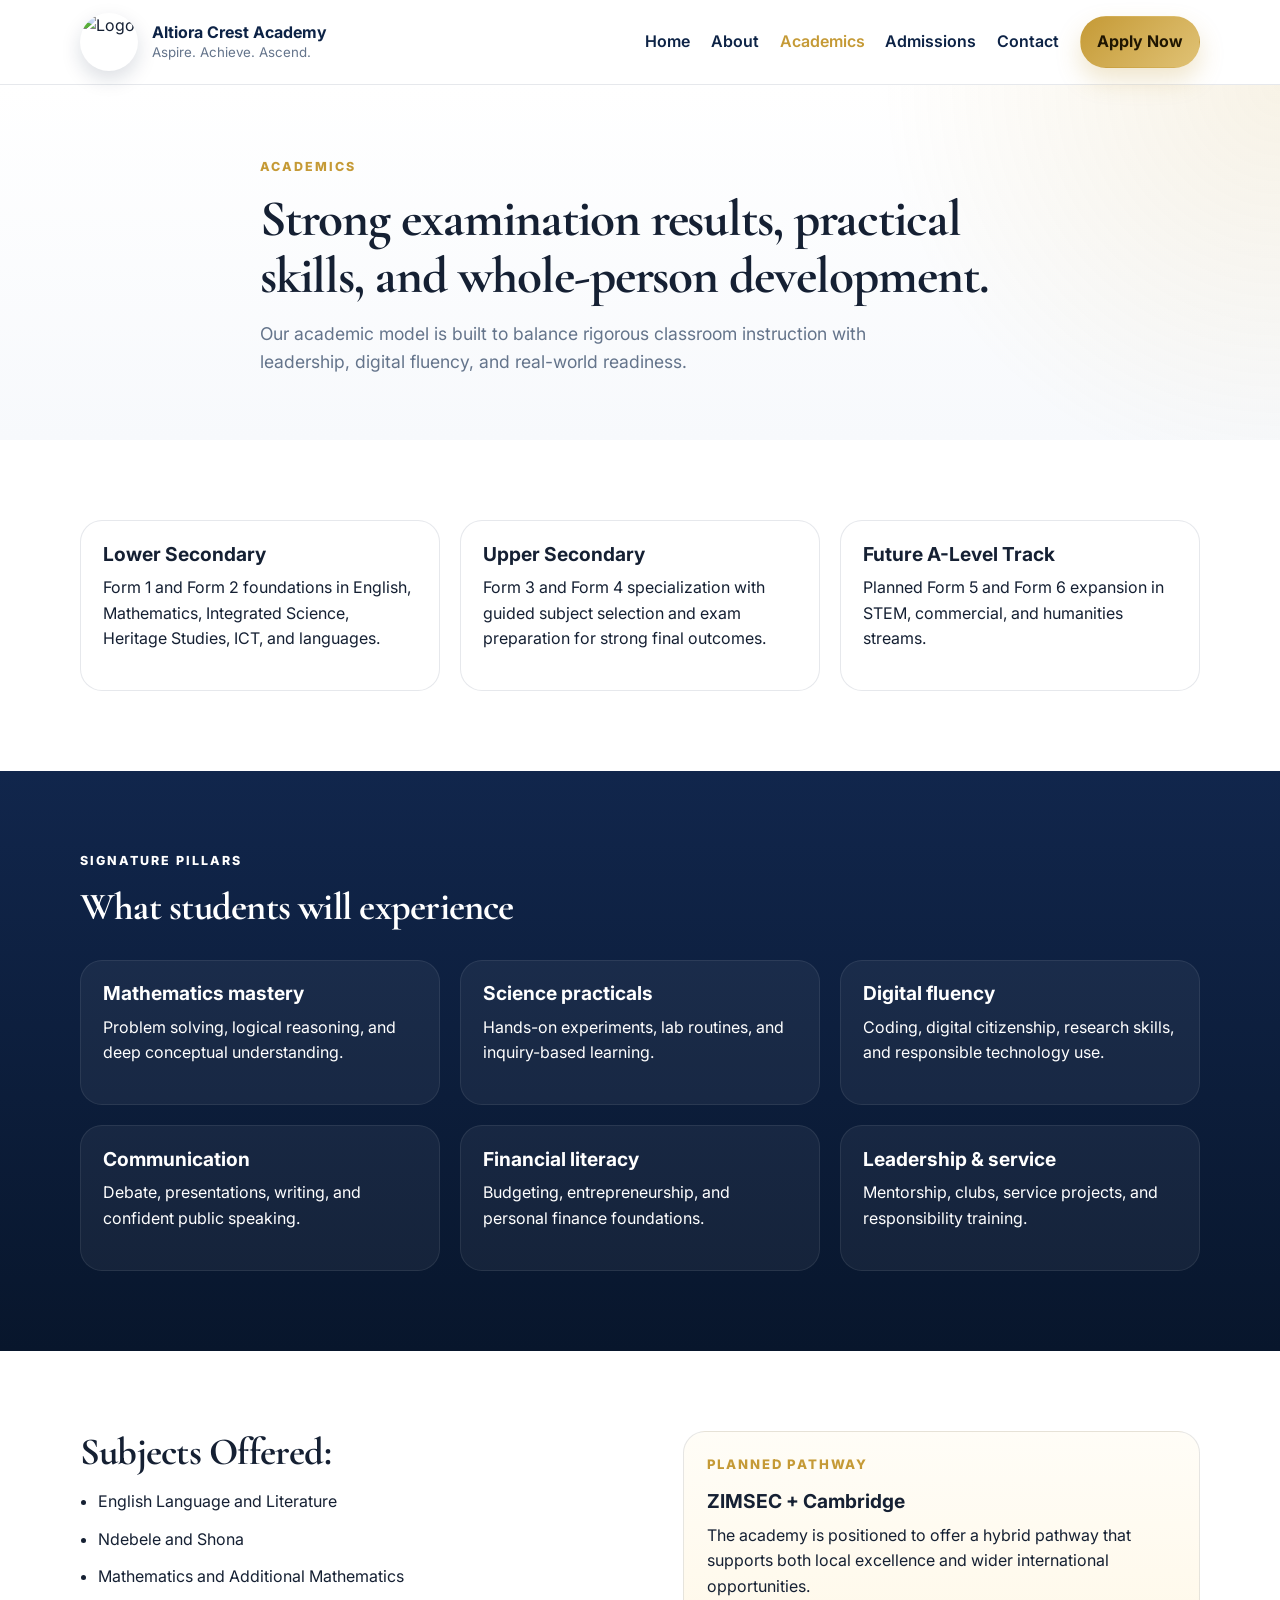
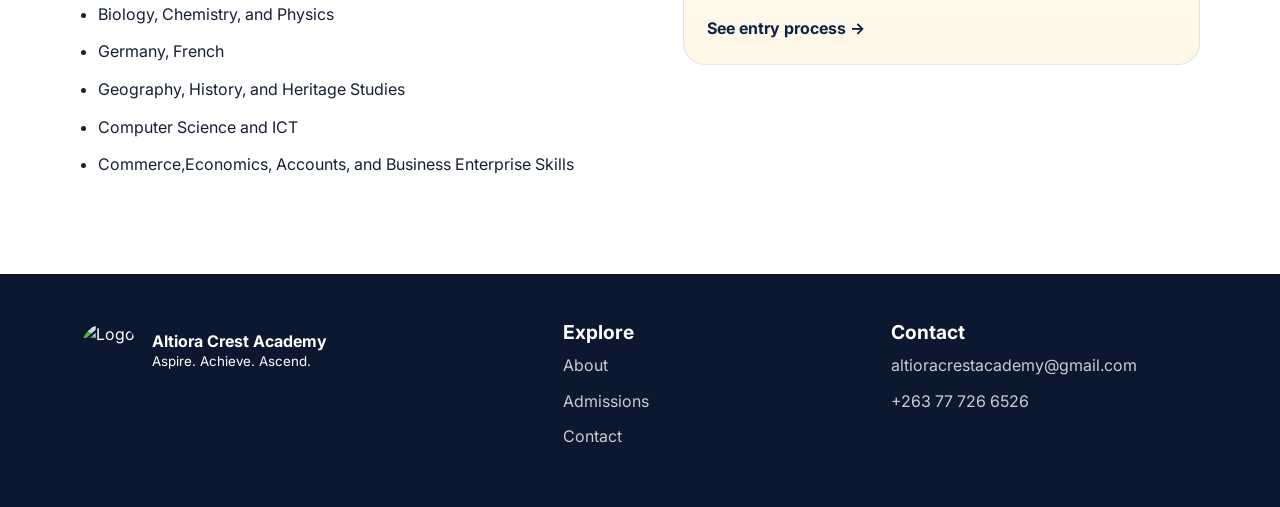
==== academics.html @ 7cf476d2 "Add files via upload" ====
<!DOCTYPE html>
<html lang="en">
<head>
  <meta charset="UTF-8" />
  <meta name="viewport" content="width=device-width, initial-scale=1.0" />
  <meta name="description" content="Academics at Altiora Crest Academy - programmes, pathways, and signature learning pillars." />
  <title>Altiora Crest Academy | Academics</title>
  <link rel="preconnect" href="https://fonts.googleapis.com">
  <link rel="preconnect" href="https://fonts.gstatic.com" crossorigin>
  <link href="https://fonts.googleapis.com/css2?family=Cormorant+Garamond:wght@600;700&family=Inter:wght@400;500;600;700;800&display=swap" rel="stylesheet">
  <link rel="stylesheet" href="styles.css" />
  <link rel="icon" type="image/png" href="assets/logo.png" />
</head>
<body>
  <header class="site-header">
    <div class="container nav-wrap">
      <a class="brand" href="index.html"><img src="assets/logo.png" alt="Logo" class="brand-logo"><span class="brand-text"><strong>Altiora Crest Academy</strong><small>Aspire. Achieve. Ascend.</small></span></a>
      <button class="nav-toggle" aria-label="Open menu" aria-expanded="false">☰</button>
      <nav class="site-nav">
        <a href="index.html">Home</a>
        <a href="about.html">About</a>
        <a href="academics.html" class="active">Academics</a>
        <a href="admissions.html">Admissions</a>
        <a href="contact.html">Contact</a>
        <a href="admissions.html#apply" class="btn btn-sm btn-primary">Apply Now</a>
      </nav>
    </div>
  </header>
  <main>
    <section class="page-hero">
      <div class="container narrow">
        <p class="eyebrow">Academics</p>
        <h1>Strong examination results, practical skills, and whole-person development.</h1>
        <p class="lead">Our academic model is built to balance rigorous classroom instruction with leadership, digital fluency, and real-world readiness.</p>
      </div>
    </section>

    <section class="section">
      <div class="container">
        <div class="academics-grid">
          <article class="program-card"><h3>Lower Secondary</h3><p>Form 1 and Form 2 foundations in English, Mathematics, Integrated Science, Heritage Studies, ICT, and languages.</p></article>
          <article class="program-card"><h3>Upper Secondary</h3><p>Form 3 and Form 4 specialization with guided subject selection and exam preparation for strong final outcomes.</p></article>
          <article class="program-card"><h3>Future A-Level Track</h3><p>Planned Form 5 and Form 6 expansion in STEM, commercial, and humanities streams.</p></article>
        </div>
      </div>
    </section>

    <section class="section dark-section">
      <div class="container">
        <p class="eyebrow light">Signature pillars</p>
        <h2 class="light-heading">What students will experience</h2>
        <div class="cards-grid">
          <article class="card"><h3>Mathematics mastery</h3><p>Problem solving, logical reasoning, and deep conceptual understanding.</p></article>
          <article class="card"><h3>Science practicals</h3><p>Hands-on experiments, lab routines, and inquiry-based learning.</p></article>
          <article class="card"><h3>Digital fluency</h3><p>Coding, digital citizenship, research skills, and responsible technology use.</p></article>
          <article class="card"><h3>Communication</h3><p>Debate, presentations, writing, and confident public speaking.</p></article>
          <article class="card"><h3>Financial literacy</h3><p>Budgeting, entrepreneurship, and personal finance foundations.</p></article>
          <article class="card"><h3>Leadership & service</h3><p>Mentorship, clubs, service projects, and responsibility training.</p></article>
        </div>
      </div>
    </section>

    <section class="section">
      <div class="container split-layout">
        <div>
          <h2>Subjects Offered:</h2>
          <ul class="check-list">
            <li>English Language and Literature</li>
            <li>Ndebele and Shona</li>
            <li>Mathematics and Additional Mathematics</li>
            <li>Biology, Chemistry, and Physics</li>
            <li>Germany, French</li>
            <li>Geography, History, and Heritage Studies</li>
            <li>Computer Science and ICT</li>
            <li>Commerce,Economics, Accounts, and Business Enterprise Skills</li>
          </ul>
        </div>
        <aside class="accent-panel">
          <p class="panel-tag">Planned pathway</p>
          <h3>ZIMSEC + Cambridge</h3>
          <p>The academy is positioned to offer a hybrid pathway that supports both local excellence and wider international opportunities.</p>
          <a class="text-link" href="admissions.html">See entry process →</a>
        </aside>
      </div>
    </section>
  </main>
  <footer class="site-footer">
    <div class="container footer-grid">
      <div><a class="brand footer-brand" href="index.html"><img src="assets/logo.png" alt="Logo" class="brand-logo"><span class="brand-text"><strong>Altiora Crest Academy</strong><small>Aspire. Achieve. Ascend.</small></span></a></div>
      <div><h3>Explore</h3><ul class="footer-links"><li><a href="about.html">About</a></li><li><a href="admissions.html">Admissions</a></li><li><a href="contact.html">Contact</a></li></ul></div>
      <div><h3>Contact</h3><ul class="footer-links"><li>altioracrestacademy@gmail.com</li><li>+263 77 726 6526</li></ul></div>
    </div>
  </footer>
  <script src="script.js"></script>
</body>
</html>
---- styles.css ----
:root {
  --navy: #0d2346;
  --navy-2: #132f5f;
  --gold: #c59a36;
  --gold-soft: #f2ead6;
  --text: #152033;
  --muted: #64748b;
  --bg: #f8fafc;
  --white: #ffffff;
  --border: rgba(13, 35, 70, 0.1);
  --shadow: 0 20px 50px rgba(13, 35, 70, 0.1);
}

* { box-sizing: border-box; }
html { scroll-behavior: smooth; }
body {
  margin: 0;
  font-family: 'Inter', sans-serif;
  color: var(--text);
  background: var(--white);
  line-height: 1.6;
}
img { max-width: 100%; display: block; }
a { color: inherit; text-decoration: none; }
.container { width: min(1120px, calc(100% - 2rem)); margin: 0 auto; }
.narrow { max-width: 760px; }
.section { padding: 5rem 0; }
.muted-band { background: var(--bg); }
.eyebrow {
  text-transform: uppercase;
  letter-spacing: 0.16em;
  font-size: 0.78rem;
  font-weight: 800;
  color: var(--gold);
  margin: 0 0 0.9rem;
}
.light { color: #d2b97c; }
.light-heading,
.dark-section h2,
.dark-section h3,
.dark-section p { color: var(--white); }

h1, h2, h3 { margin-top: 0; line-height: 1.1; }
h1, h2 { font-family: 'Cormorant Garamond', serif; letter-spacing: -0.02em; }
h1 { font-size: clamp(2.6rem, 4vw, 5rem); margin-bottom: 1rem; }
h2 { font-size: clamp(2rem, 3vw, 3.4rem); margin-bottom: 1rem; }
h3 { font-size: 1.2rem; margin-bottom: 0.65rem; }
p { margin: 0 0 1rem; }
.lead { font-size: 1.1rem; color: var(--muted); max-width: 60ch; }

.site-header {
  position: sticky; top: 0; z-index: 20; backdrop-filter: blur(16px);
  background: rgba(255, 255, 255, 0.9); border-bottom: 1px solid var(--border);
}
.nav-wrap {
  display: flex; align-items: center; justify-content: space-between;
  min-height: 84px; gap: 1rem;
}
.brand { display: inline-flex; align-items: center; gap: 0.9rem; }
.brand-logo {
  width: 58px; height: 58px; object-fit: cover; border-radius: 50%;
  box-shadow: 0 8px 20px rgba(13,35,70,.15);
}
.brand-text { display: flex; flex-direction: column; line-height: 1.1; }
.brand-text strong { font-size: 1rem; color: var(--navy); }
.brand-text small { color: var(--muted); margin-top: 0.2rem; }
.site-nav { display: flex; align-items: center; gap: 1.3rem; }
.site-nav a:not(.btn) { color: var(--navy); font-weight: 600; }
.site-nav a.active:not(.btn) { color: var(--gold); }
.nav-toggle {
  display: none; border: 1px solid var(--border); background: white;
  border-radius: 12px; padding: 0.65rem 0.8rem; font-size: 1.1rem;
}

.btn {
  display: inline-flex; align-items: center; justify-content: center; border-radius: 999px;
  padding: 0.95rem 1.35rem; font-weight: 700; transition: 0.25s ease; border: 1px solid transparent;
}
.btn:hover { transform: translateY(-1px); }
.btn-sm { padding: 0.75rem 1rem; }
.btn-primary {
  background: linear-gradient(135deg, var(--gold), #e0c275); color: #201602;
  box-shadow: 0 12px 25px rgba(197, 154, 54, 0.25);
}
.btn-secondary { border-color: var(--navy); color: var(--navy); background: transparent; }
.full-width { width: 100%; }

.hero, .page-hero {
  background: radial-gradient(circle at top right, rgba(197,154,54,.12), transparent 30%), linear-gradient(180deg, #ffffff 0%, #f7f9fc 100%);
}
.hero { padding: 4rem 0 3rem; }
.page-hero { padding: 4.5rem 0 3rem; }
.hero-grid { display: grid; grid-template-columns: 1.2fr 0.8fr; gap: 2rem; align-items: center; }
.hero-actions { display: flex; flex-wrap: wrap; gap: 1rem; margin: 1.75rem 0; }
.hero-stats {
  list-style: none; padding: 0; margin: 1.6rem 0 0; display: grid;
  grid-template-columns: repeat(3, 1fr); gap: 1rem;
}
.hero-stats li {
  padding: 1rem; border: 1px solid var(--border); border-radius: 18px; background: rgba(255,255,255,.7);
}
.hero-stats strong { display: block; color: var(--navy); margin-bottom: 0.35rem; }
.hero-stats span { color: var(--muted); font-size: 0.95rem; }
.hero-card {
  background: linear-gradient(180deg, #122a55, #0d2346); color: white;
  padding: 1.5rem; border-radius: 28px; box-shadow: var(--shadow);
}
.crest-card {
  display: flex; align-items: center; gap: 1rem; padding-bottom: 1rem;
  border-bottom: 1px solid rgba(255,255,255,.12);
}
.crest-card img { width: 110px; border-radius: 22px; background: rgba(255,255,255,.1); }
.card-label {
  color: #d2b97c; text-transform: uppercase; font-size: 0.8rem; letter-spacing: 0.14em; font-weight: 800;
}
.quick-info { display: grid; grid-template-columns: 1fr; gap: 1rem; padding-top: 1rem; }
.quick-info div, .accent-panel, .admissions-box, .faq-item, .program-card, .value-box, .card, .contact-form {
  border: 1px solid var(--border); border-radius: 22px; background: white;
}
.quick-info div { padding: 1rem; border-color: rgba(255,255,255,.12); background: transparent; }
.quick-info span { display: block; color: rgba(255,255,255,.7); margin-bottom: 0.35rem; font-size: 0.9rem; }

.feature-strip, .cards-grid, .academics-grid, .footer-grid { display: grid; gap: 1.25rem; }
.feature-strip { grid-template-columns: repeat(3, 1fr); }
.feature-strip article, .program-card, .value-box, .faq-item, .card { padding: 1.4rem; }
.split-layout { display: grid; grid-template-columns: 1.05fr 0.95fr; gap: 2rem; align-items: start; }
.split-layout.reverse { grid-template-columns: 0.95fr 1.05fr; }
.value-boxes, .faq-group, .contact-card-stack { display: grid; gap: 1rem; }
.value-box span { display: inline-block; font-size: 0.85rem; font-weight: 800; color: var(--gold); margin-bottom: 0.6rem; }

.dark-section { background: linear-gradient(180deg, #11264c 0%, #08162c 100%); }
.cards-grid { grid-template-columns: repeat(3, 1fr); margin-top: 2rem; }
.four-up { grid-template-columns: repeat(4, 1fr); }
.card { background: rgba(255,255,255,0.05); border-color: rgba(255,255,255,0.08); }
.light-card { background: white; border-color: var(--border); }
.light-cards .card h3, .light-cards .card p { color: var(--text); }

.academics-grid { grid-template-columns: repeat(3, 1fr); }
.pillars-grid { display: grid; grid-template-columns: 1fr 0.85fr; gap: 1.5rem; margin-top: 2rem; }
.check-list { padding-left: 1.1rem; }
.check-list li { margin-bottom: 0.75rem; }
.accent-panel { padding: 1.4rem; background: linear-gradient(180deg, #fffdf7, #fff8e8); }
.panel-tag { font-size: 0.82rem; text-transform: uppercase; letter-spacing: 0.14em; color: var(--gold); font-weight: 800; }
.text-link { color: var(--navy); font-weight: 700; }

.steps-list { padding-left: 1.2rem; }
.steps-list li { margin-bottom: 0.8rem; }
.admissions-box { padding: 1.6rem; box-shadow: var(--shadow); }

.contact-form {
  padding: 1.4rem; display: grid; gap: 1rem; box-shadow: var(--shadow);
}
.contact-form label { display: grid; gap: 0.5rem; font-weight: 600; }
.contact-form input, .contact-form textarea, .contact-form select {
  width: 100%; padding: 0.9rem 1rem; border-radius: 14px; border: 1px solid var(--border);
  font: inherit; color: var(--text); background: white;
}
.contact-form input:focus, .contact-form textarea:focus, .contact-form select:focus {
  outline: 2px solid rgba(197,154,54,.25); border-color: var(--gold);
}

.site-footer { background: #0b1830; color: white; padding: 3rem 0; }
.footer-grid { grid-template-columns: 1.2fr 0.8fr 0.8fr; align-items: start; }
.footer-copy { color: rgba(255,255,255,.78); max-width: 40ch; }
.footer-links { list-style: none; padding: 0; margin: 0; }
.footer-links li { margin-bottom: 0.6rem; color: rgba(255,255,255,.78); }
.footer-brand .brand-text strong, .footer-brand .brand-text small { color: white; }

@media (max-width: 960px) {
  .hero-grid, .split-layout, .split-layout.reverse, .pillars-grid, .feature-strip, .academics-grid, .cards-grid, .four-up, .footer-grid, .hero-stats {
    grid-template-columns: 1fr;
  }

  .site-nav {
    position: absolute; top: 84px; right: 1rem; left: 1rem; display: none; flex-direction: column;
    align-items: stretch; background: white; border: 1px solid var(--border); border-radius: 18px; padding: 1rem;
    box-shadow: var(--shadow);
  }
  .site-nav.open { display: flex; }
  .nav-toggle { display: inline-flex; }
  .brand-text small { display: none; }
}
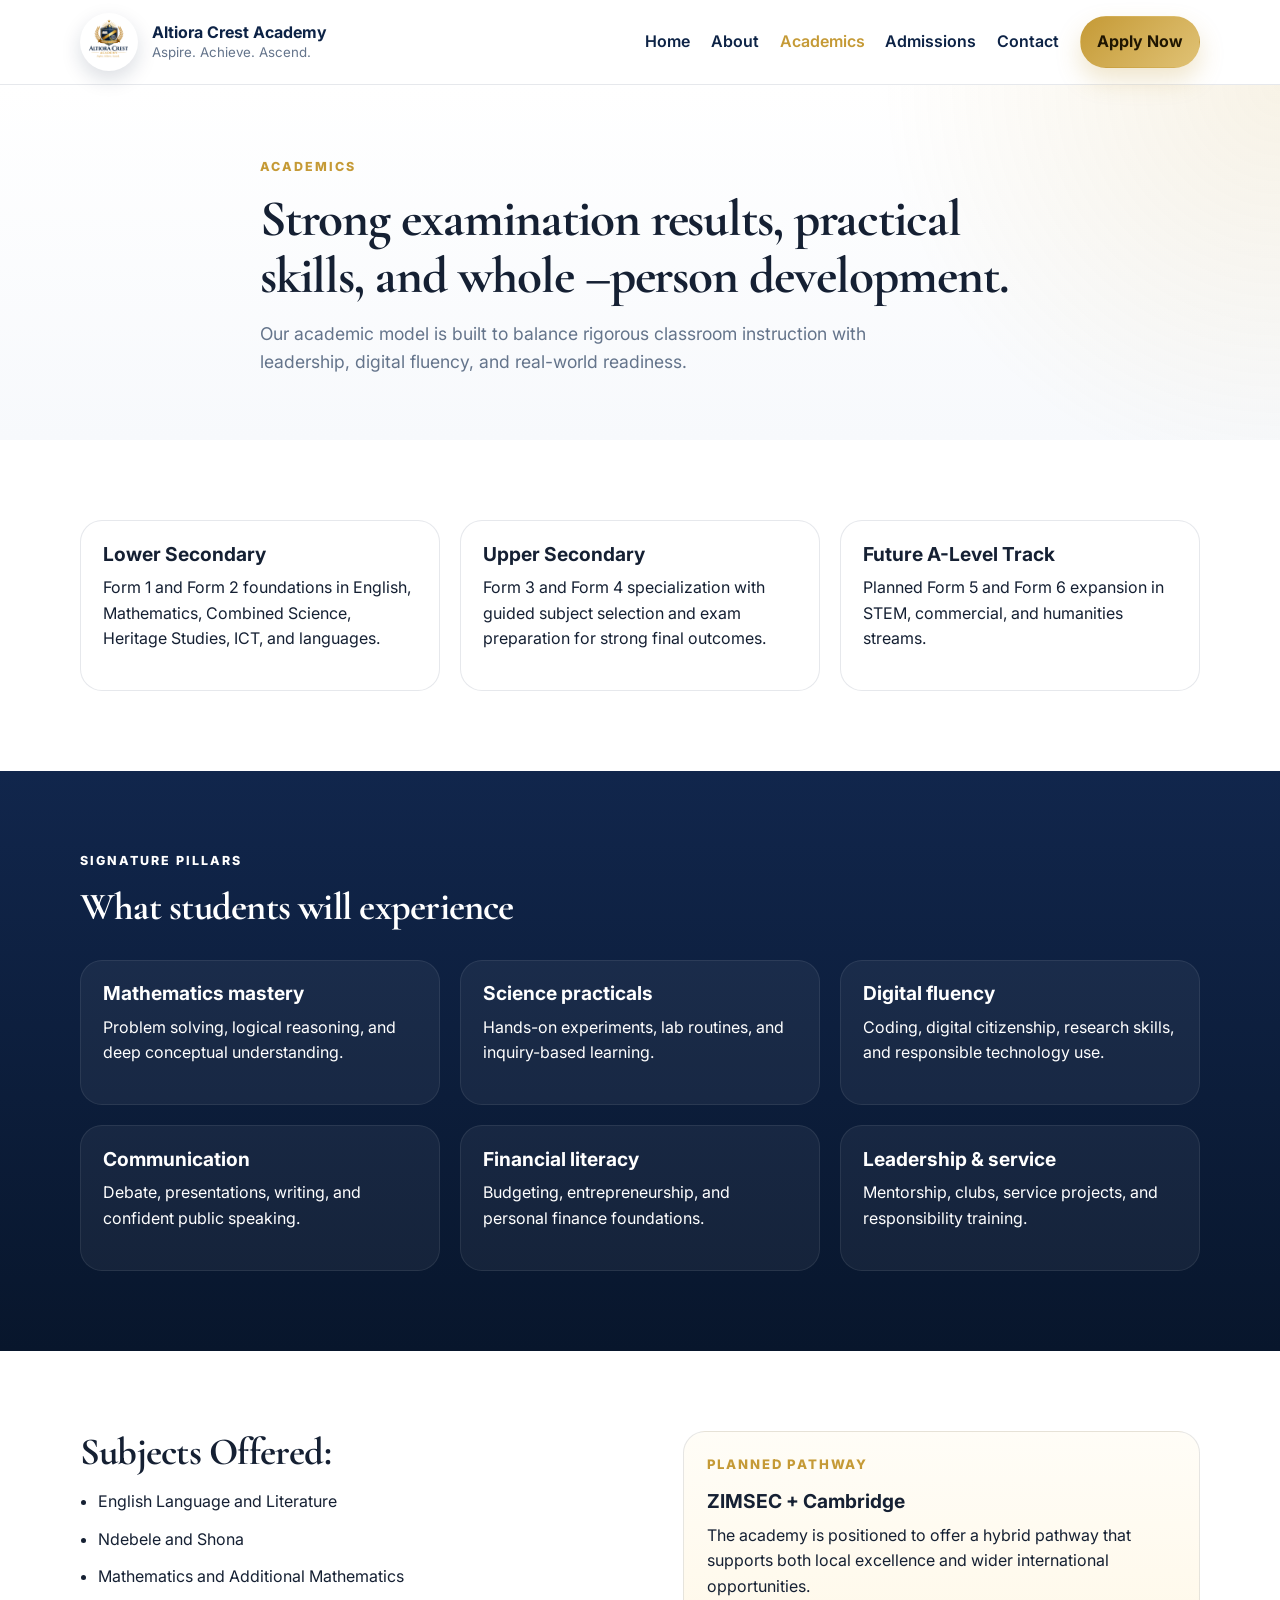
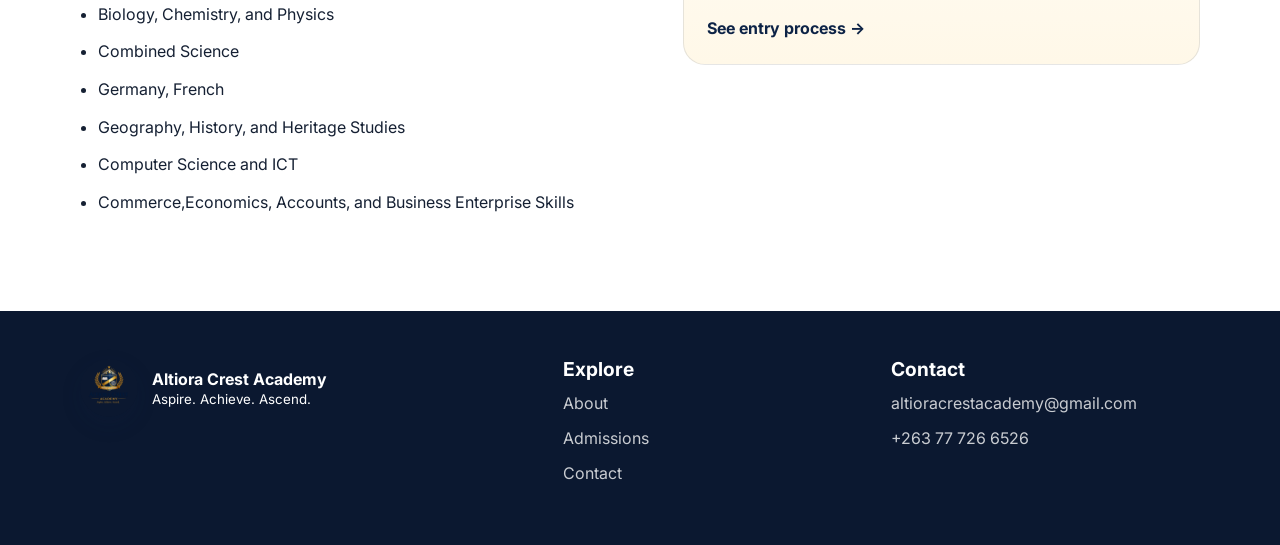
==== commit d9a64f74: "Update academic program details and wording" ====
--- a/academics.html
+++ b/academics.html
@@ -30,7 +30,7 @@
     <section class="page-hero">
       <div class="container narrow">
         <p class="eyebrow">Academics</p>
-        <h1>Strong examination results, practical skills, and whole-person development.</h1>
+        <h1>Strong examination results, practical skills, and whole &ndash;person development.</h1>
         <p class="lead">Our academic model is built to balance rigorous classroom instruction with leadership, digital fluency, and real-world readiness.</p>
       </div>
     </section>
@@ -38,7 +38,7 @@
     <section class="section">
       <div class="container">
         <div class="academics-grid">
-          <article class="program-card"><h3>Lower Secondary</h3><p>Form 1 and Form 2 foundations in English, Mathematics, Integrated Science, Heritage Studies, ICT, and languages.</p></article>
+          <article class="program-card"><h3>Lower Secondary</h3><p>Form 1 and Form 2 foundations in English, Mathematics, Combined Science, Heritage Studies, ICT, and languages.</p></article>
           <article class="program-card"><h3>Upper Secondary</h3><p>Form 3 and Form 4 specialization with guided subject selection and exam preparation for strong final outcomes.</p></article>
           <article class="program-card"><h3>Future A-Level Track</h3><p>Planned Form 5 and Form 6 expansion in STEM, commercial, and humanities streams.</p></article>
         </div>
@@ -69,6 +69,7 @@
             <li>Ndebele and Shona</li>
             <li>Mathematics and Additional Mathematics</li>
             <li>Biology, Chemistry, and Physics</li>
+            <li>Combined Science</li>
             <li>Germany, French</li>
             <li>Geography, History, and Heritage Studies</li>
             <li>Computer Science and ICT</li>
--- a/styles.css
+++ b/styles.css
@@ -33,6 +33,9 @@
   font-weight: 800;
   color: var(--gold);
   margin: 0 0 0.9rem;
+}
+.nowrap {
+  white-space: nowrap;
 }
 .light { color: #d2b97c; }
 .light-heading,
